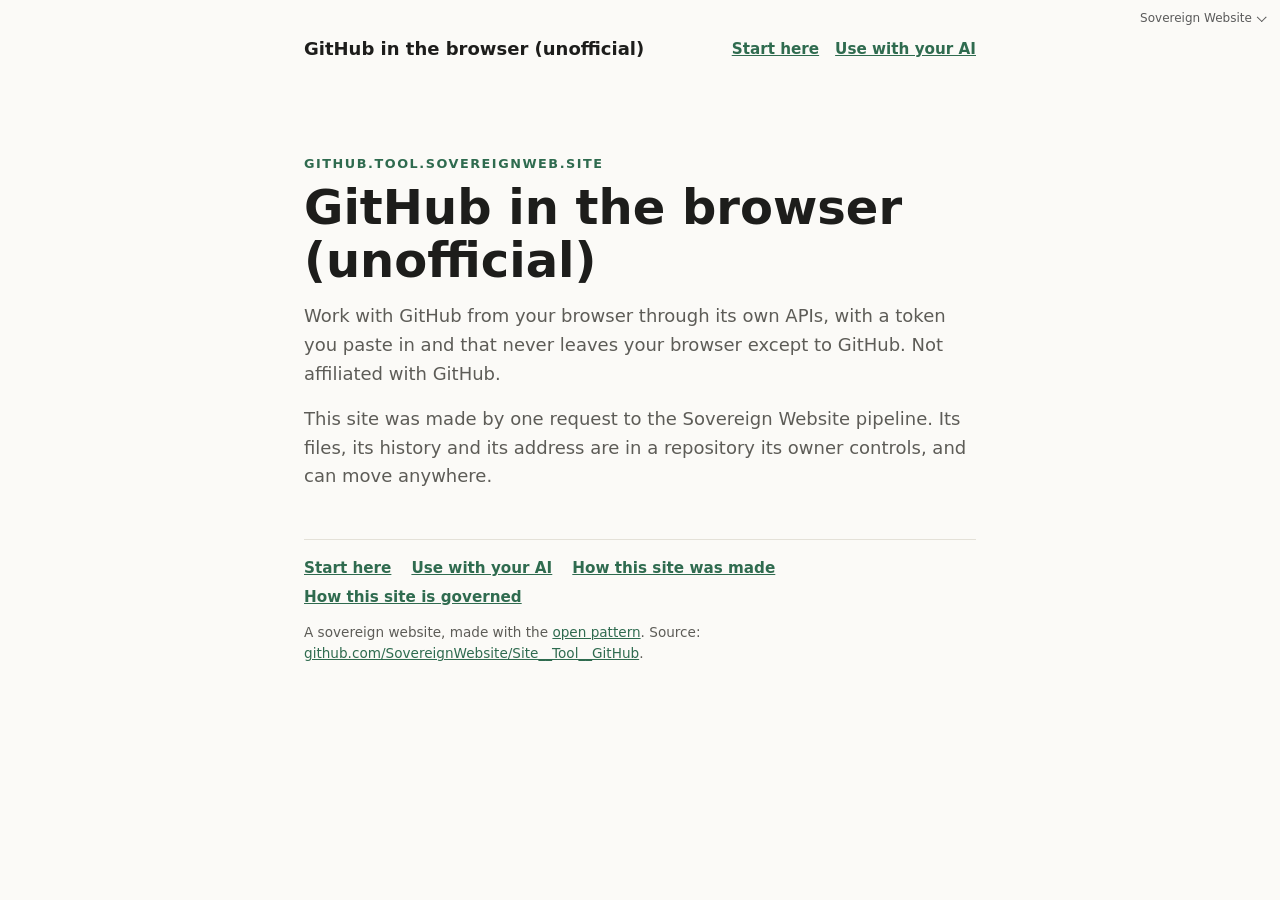
==== site/index.html @ a73c97d1 "Seed 22 files from SovereignWebsite__IaC (org-apply)" ====
<!doctype html>
<html lang="en-GB">
<head>
<meta charset="utf-8">
<meta name="viewport" content="width=device-width, initial-scale=1">
<title>GitHub in the browser (unofficial)</title>
<meta name="description" content="Work with GitHub from your browser through its own APIs, with a token you paste in and that never leaves your browser except to GitHub. Not affiliated with GitHub.">
<meta property="og:type" content="website">
<meta property="og:site_name" content="GitHub in the browser (unofficial)">
<meta property="og:locale" content="en_GB">
<meta property="og:url" content="https://github.tool.sovereignweb.site/">
<meta property="og:title" content="GitHub in the browser (unofficial)">
<meta property="og:description" content="Work with GitHub from your browser through its own APIs, with a token you paste in and that never leaves your browser except to GitHub. Not affiliated with GitHub.">
<meta property="og:image" content="https://github.tool.sovereignweb.site/assets/share/card-1200x630.jpg">
<meta property="og:image:type" content="image/jpeg">
<meta property="og:image:width" content="1200">
<meta property="og:image:height" content="630">
<meta property="og:image:alt" content="GitHub in the browser (unofficial)">
<meta name="twitter:card" content="summary_large_image">
<meta name="twitter:title" content="GitHub in the browser (unofficial)">
<meta name="twitter:description" content="Work with GitHub from your browser through its own APIs, with a token you paste in and that never leaves your browser except to GitHub. Not affiliated with GitHub.">
<meta name="twitter:image" content="https://github.tool.sovereignweb.site/assets/share/card-1200x630.jpg">
<link rel="canonical" href="https://github.tool.sovereignweb.site/">
<style>
:root{--bg:#fbfaf7;--fg:#1d1d1b;--muted:#5d5c57;--accent:#2f6b4f;--line:#e4e1d8}
@media (prefers-color-scheme:dark){:root{--bg:#141513;--fg:#ecebe6;--muted:#a8a69e;--accent:#7fc3a0;--line:#2c2d29}}
*{box-sizing:border-box}body{margin:0;background:var(--bg);color:var(--fg);font:18px/1.6 system-ui,-apple-system,Segoe UI,sans-serif}
main{max-width:44rem;margin:0 auto;padding:10vh 1rem 4rem}
.skip{position:absolute;left:-999px}.skip:focus{left:1rem;top:1rem}
.mark{font-size:.8rem;letter-spacing:.12em;text-transform:uppercase;color:var(--accent);font-weight:600}
h1{font-size:clamp(2rem,6vw,3rem);line-height:1.1;margin:.4rem 0 1rem}
p{color:var(--muted);margin:0 0 1rem}a{color:var(--accent)}
footer{margin-top:3rem;padding-top:1rem;border-top:1px solid var(--line);font-size:.85rem;color:var(--muted)}
/* The Sovereign Website credit on a customer's site: one small, muted control at the far top right that opens a
   pop-up menu of the family links. Not a strip and not a menu bar: the site is about its owner (Dinis, 20 November
   2026: "It needs to fundamentally be about the site and who is it about ... top right pop-up menu").
   CSS only (details/summary), so no script and no CSP issue. It sits in the page's corner, above the owner's header;
   a site whose own header uses that corner moves it with --family-top / --family-right.
   To remove it, the owner sets one attribute: <html data-family-credit="off">. */
.family-credit{--fam-fg:var(--family-fg,#5a5a5a);--fam-strong:var(--family-fg-strong,#111);--fam-bg:var(--family-bg,#fff);
  position:absolute;top:var(--family-top,.4rem);right:var(--family-right,.75rem);z-index:50;font-size:.75rem;line-height:1.4}
@media (prefers-color-scheme:dark){.family-credit{--fam-fg:var(--family-fg,#b5b5b5);--fam-strong:var(--family-fg-strong,#fff);--fam-bg:var(--family-bg,#1c1c1c)}}
.family-credit summary{display:inline-flex;align-items:center;gap:.3rem;cursor:pointer;color:var(--fam-fg);list-style:none;min-height:24px;padding:.15rem .3rem;border-radius:4px}
.family-credit summary::-webkit-details-marker{display:none}
.family-credit summary::after{content:"";width:.35rem;height:.35rem;border:solid currentColor;border-width:0 1px 1px 0;transform:rotate(45deg) translateY(-2px)}
.family-credit summary:hover,.family-credit summary:focus-visible,.family-credit[open] summary{color:var(--fam-strong)}
.family-credit ul{position:absolute;right:0;top:100%;margin:.25rem 0 0;padding:.35rem 0;list-style:none;min-width:11rem;
  background:var(--fam-bg);border:1px solid rgba(127,127,127,.3);border-radius:6px;box-shadow:0 4px 16px rgba(0,0,0,.12)}
.family-credit a{display:block;padding:.3rem .8rem;min-height:24px;color:var(--fam-fg);text-decoration:none}
.family-credit a:hover,.family-credit a:focus-visible{color:var(--fam-strong);background:rgba(127,127,127,.1)}
.family-credit .family-gap{border-bottom:1px solid rgba(127,127,127,.25);padding-bottom:.3rem;margin-bottom:.3rem}
[data-family-credit="off"] .family-credit{display:none}
@media print{.family-credit{display:none}}
.top{display:flex;flex-wrap:wrap;align-items:center;gap:.5rem 1.5rem;max-width:44rem;margin:0 auto;padding:2.2rem 1rem 0}
.top .name{font-weight:600;color:var(--fg);text-decoration:none}
.own{display:flex;gap:1rem;margin-left:auto;font-size:.95rem}
.own a,.site-links a{color:var(--accent);font-weight:600}
.site-links{display:flex;flex-wrap:wrap;gap:.25rem 1.25rem;margin-bottom:.8rem;font-size:.95rem}
@media (max-width:40rem){.own{margin:0;width:100%}}
h2{font-size:1.25rem;margin:2rem 0 .5rem}ol,ul.plain{color:var(--muted);padding-left:1.2rem}li{margin:.35rem 0}
pre{background:rgba(127,127,127,.1);padding:.8rem 1rem;border-radius:6px;white-space:pre-wrap;font-size:.9rem;color:var(--fg)}
code{font-size:.9em}main a,main code{overflow-wrap:anywhere}
@media (max-width:599px){footer,.family-credit,.family,.site-links{font-size:15px}}
</style>
</head>
<body>
<a class="skip" href="#main">Skip to content</a>
<details class="family-credit">
  <summary>Sovereign Website</summary>
  <ul>
    <li><a href="/start/">Start here</a></li>
    <li><a href="/agents/">Use with your AI</a></li>
    <li class="family-gap"><a href="/admin/">How this site was made</a></li>
    <li><a href="https://sovereignwebsite.ai/">Sovereign Website</a></li>
    <li><a href="https://sovereignwebsite.org/">Principles</a></li>
    <li><a href="https://sovereignwebsite.site/">Hosted</a></li>
    <li><a href="https://hub.sovereignweb.site/">Hub</a></li>
    <li><a href="https://agents.sovereignweb.site/">Agents</a></li>
    <li><a href="https://vault.sovereignwebsite.site/">Vault</a></li>
    <li><a href="https://agenticcells.ai/">AgentiCCells</a></li>
    <li><a href="https://riskmandate.ai/">RiskMandate</a></li>
    <li><a href="https://newsroom.sgit.ai/">Newsroom</a></li>
  </ul>
</details>
<header class="top">
  <a class="name" href="/">GitHub in the browser (unofficial)</a>
  <nav class="own" aria-label="This site">
    <a href="/start/">Start here</a>
    <a href="/agents/">Use with your AI</a>
  </nav>
</header>
<main id="main">
<div class="mark">github.tool.sovereignweb.site</div>
<h1>GitHub in the browser (unofficial)</h1>
<p>Work with GitHub from your browser through its own APIs, with a token you paste in and that never leaves your browser except to GitHub. Not affiliated with GitHub.</p>
<p>This site was made by one request to the Sovereign Website pipeline. Its files, its history and its address are in a repository its owner controls, and can move anywhere.</p>
<footer>
<nav class="site-links" aria-label="About this site">
  <a href="/start/">Start here</a>
  <a href="/agents/">Use with your AI</a>
  <a href="/admin/">How this site was made</a>
  <a href="/policy/">How this site is governed</a>
</nav>
A sovereign website, made with the <a href="https://sovereignwebsite.org/">open pattern</a>. Source: <a href="https://github.com/SovereignWebsite/Site__Tool__GitHub">github.com/SovereignWebsite/Site__Tool__GitHub</a>.</footer>
</main>
</body>
</html>
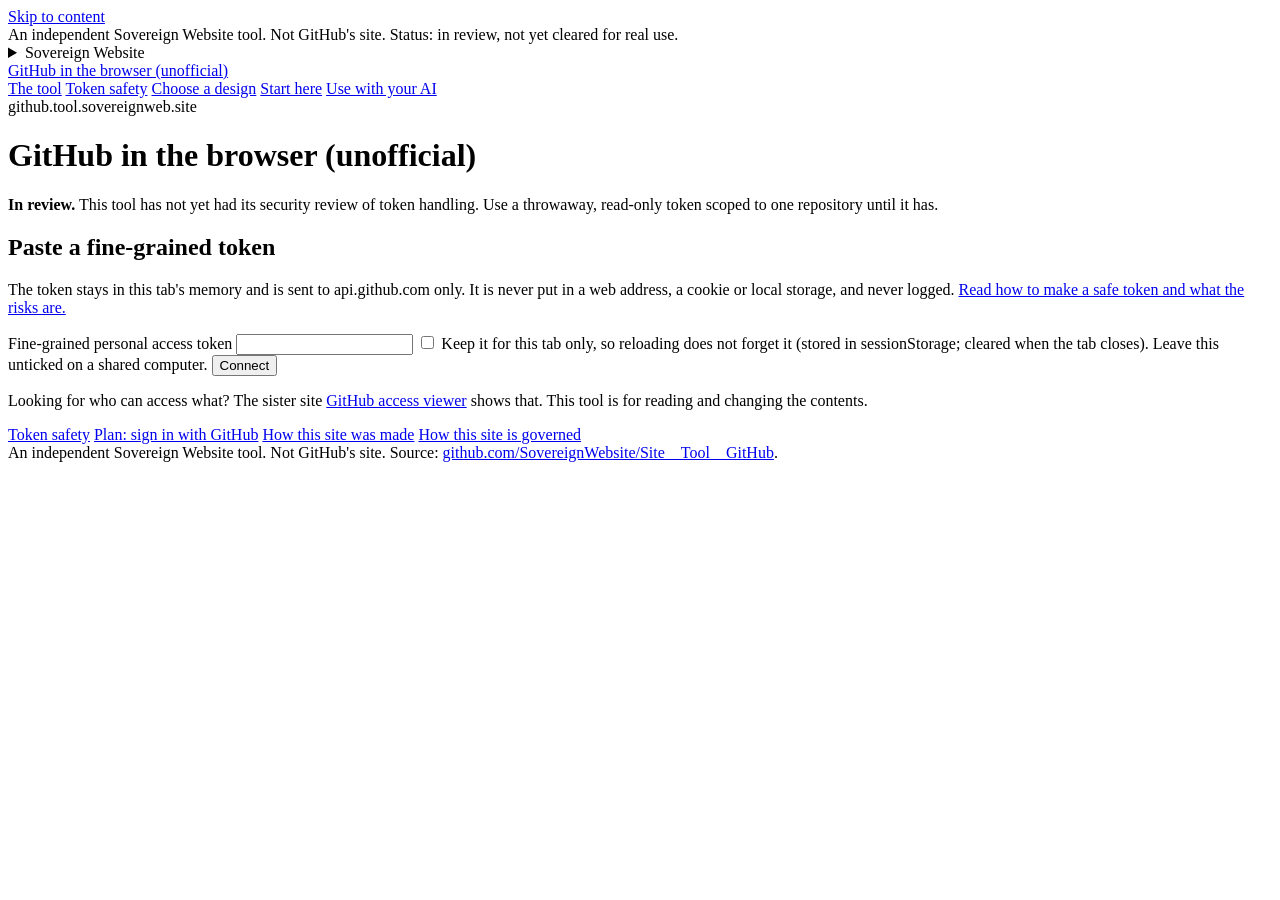
==== commit 8e39a9a3: "Phase 1 of the GitHub tool: token panel, repos, files, branches, issues, PRs, comment and edit CSP d" ====
--- a/site/index.html
+++ b/site/index.html
@@ -3,14 +3,16 @@
 <head>
 <meta charset="utf-8">
 <meta name="viewport" content="width=device-width, initial-scale=1">
+<meta http-equiv="Content-Security-Policy" content="default-src 'self'; connect-src 'self' https://api.github.com; img-src 'self'; style-src 'self'; script-src 'self'; base-uri 'none'; form-action 'none'; object-src 'none'">
+<meta name="referrer" content="no-referrer">
 <title>GitHub in the browser (unofficial)</title>
-<meta name="description" content="Work with GitHub from your browser through its own APIs, with a token you paste in and that never leaves your browser except to GitHub. Not affiliated with GitHub.">
+<meta name="description" content="Read and write GitHub from your browser with a token you paste in. The token goes to api.github.com and nowhere else. Not affiliated with GitHub.">
 <meta property="og:type" content="website">
 <meta property="og:site_name" content="GitHub in the browser (unofficial)">
 <meta property="og:locale" content="en_GB">
 <meta property="og:url" content="https://github.tool.sovereignweb.site/">
 <meta property="og:title" content="GitHub in the browser (unofficial)">
-<meta property="og:description" content="Work with GitHub from your browser through its own APIs, with a token you paste in and that never leaves your browser except to GitHub. Not affiliated with GitHub.">
+<meta property="og:description" content="Read and write GitHub from your browser with a token you paste in. The token goes to api.github.com and nowhere else. Not affiliated with GitHub.">
 <meta property="og:image" content="https://github.tool.sovereignweb.site/assets/share/card-1200x630.jpg">
 <meta property="og:image:type" content="image/jpeg">
 <meta property="og:image:width" content="1200">
@@ -18,53 +20,14 @@
 <meta property="og:image:alt" content="GitHub in the browser (unofficial)">
 <meta name="twitter:card" content="summary_large_image">
 <meta name="twitter:title" content="GitHub in the browser (unofficial)">
-<meta name="twitter:description" content="Work with GitHub from your browser through its own APIs, with a token you paste in and that never leaves your browser except to GitHub. Not affiliated with GitHub.">
+<meta name="twitter:description" content="Read and write GitHub from your browser with a token you paste in. The token goes to api.github.com and nowhere else. Not affiliated with GitHub.">
 <meta name="twitter:image" content="https://github.tool.sovereignweb.site/assets/share/card-1200x630.jpg">
 <link rel="canonical" href="https://github.tool.sovereignweb.site/">
-<style>
-:root{--bg:#fbfaf7;--fg:#1d1d1b;--muted:#5d5c57;--accent:#2f6b4f;--line:#e4e1d8}
-@media (prefers-color-scheme:dark){:root{--bg:#141513;--fg:#ecebe6;--muted:#a8a69e;--accent:#7fc3a0;--line:#2c2d29}}
-*{box-sizing:border-box}body{margin:0;background:var(--bg);color:var(--fg);font:18px/1.6 system-ui,-apple-system,Segoe UI,sans-serif}
-main{max-width:44rem;margin:0 auto;padding:10vh 1rem 4rem}
-.skip{position:absolute;left:-999px}.skip:focus{left:1rem;top:1rem}
-.mark{font-size:.8rem;letter-spacing:.12em;text-transform:uppercase;color:var(--accent);font-weight:600}
-h1{font-size:clamp(2rem,6vw,3rem);line-height:1.1;margin:.4rem 0 1rem}
-p{color:var(--muted);margin:0 0 1rem}a{color:var(--accent)}
-footer{margin-top:3rem;padding-top:1rem;border-top:1px solid var(--line);font-size:.85rem;color:var(--muted)}
-/* The Sovereign Website credit on a customer's site: one small, muted control at the far top right that opens a
-   pop-up menu of the family links. Not a strip and not a menu bar: the site is about its owner (Dinis, 20 November
-   2026: "It needs to fundamentally be about the site and who is it about ... top right pop-up menu").
-   CSS only (details/summary), so no script and no CSP issue. It sits in the page's corner, above the owner's header;
-   a site whose own header uses that corner moves it with --family-top / --family-right.
-   To remove it, the owner sets one attribute: <html data-family-credit="off">. */
-.family-credit{--fam-fg:var(--family-fg,#5a5a5a);--fam-strong:var(--family-fg-strong,#111);--fam-bg:var(--family-bg,#fff);
-  position:absolute;top:var(--family-top,.4rem);right:var(--family-right,.75rem);z-index:50;font-size:.75rem;line-height:1.4}
-@media (prefers-color-scheme:dark){.family-credit{--fam-fg:var(--family-fg,#b5b5b5);--fam-strong:var(--family-fg-strong,#fff);--fam-bg:var(--family-bg,#1c1c1c)}}
-.family-credit summary{display:inline-flex;align-items:center;gap:.3rem;cursor:pointer;color:var(--fam-fg);list-style:none;min-height:24px;padding:.15rem .3rem;border-radius:4px}
-.family-credit summary::-webkit-details-marker{display:none}
-.family-credit summary::after{content:"";width:.35rem;height:.35rem;border:solid currentColor;border-width:0 1px 1px 0;transform:rotate(45deg) translateY(-2px)}
-.family-credit summary:hover,.family-credit summary:focus-visible,.family-credit[open] summary{color:var(--fam-strong)}
-.family-credit ul{position:absolute;right:0;top:100%;margin:.25rem 0 0;padding:.35rem 0;list-style:none;min-width:11rem;
-  background:var(--fam-bg);border:1px solid rgba(127,127,127,.3);border-radius:6px;box-shadow:0 4px 16px rgba(0,0,0,.12)}
-.family-credit a{display:block;padding:.3rem .8rem;min-height:24px;color:var(--fam-fg);text-decoration:none}
-.family-credit a:hover,.family-credit a:focus-visible{color:var(--fam-strong);background:rgba(127,127,127,.1)}
-.family-credit .family-gap{border-bottom:1px solid rgba(127,127,127,.25);padding-bottom:.3rem;margin-bottom:.3rem}
-[data-family-credit="off"] .family-credit{display:none}
-@media print{.family-credit{display:none}}
-.top{display:flex;flex-wrap:wrap;align-items:center;gap:.5rem 1.5rem;max-width:44rem;margin:0 auto;padding:2.2rem 1rem 0}
-.top .name{font-weight:600;color:var(--fg);text-decoration:none}
-.own{display:flex;gap:1rem;margin-left:auto;font-size:.95rem}
-.own a,.site-links a{color:var(--accent);font-weight:600}
-.site-links{display:flex;flex-wrap:wrap;gap:.25rem 1.25rem;margin-bottom:.8rem;font-size:.95rem}
-@media (max-width:40rem){.own{margin:0;width:100%}}
-h2{font-size:1.25rem;margin:2rem 0 .5rem}ol,ul.plain{color:var(--muted);padding-left:1.2rem}li{margin:.35rem 0}
-pre{background:rgba(127,127,127,.1);padding:.8rem 1rem;border-radius:6px;white-space:pre-wrap;font-size:.9rem;color:var(--fg)}
-code{font-size:.9em}main a,main code{overflow-wrap:anywhere}
-@media (max-width:599px){footer,.family-credit,.family,.site-links{font-size:15px}}
-</style>
+<link rel="stylesheet" href="/assets/app.css">
 </head>
 <body>
 <a class="skip" href="#main">Skip to content</a>
+<aside class="notice" aria-label="Notice">An independent Sovereign Website tool. Not GitHub's site. Status: in review, not yet cleared for real use.</aside>
 <details class="family-credit">
   <summary>Sovereign Website</summary>
   <ul>
@@ -85,6 +48,9 @@
 <header class="top">
   <a class="name" href="/">GitHub in the browser (unofficial)</a>
   <nav class="own" aria-label="This site">
+    <a href="/">The tool</a>
+    <a href="/security/">Token safety</a>
+    <a href="/designs/">Choose a design</a>
     <a href="/start/">Start here</a>
     <a href="/agents/">Use with your AI</a>
   </nav>
@@ -92,16 +58,32 @@
 <main id="main">
 <div class="mark">github.tool.sovereignweb.site</div>
 <h1>GitHub in the browser (unofficial)</h1>
-<p>Work with GitHub from your browser through its own APIs, with a token you paste in and that never leaves your browser except to GitHub. Not affiliated with GitHub.</p>
-<p>This site was made by one request to the Sovereign Website pipeline. Its files, its history and its address are in a repository its owner controls, and can move anywhere.</p>
+<div class="banner"><strong>In review.</strong> This tool has not yet had its security review of token handling. Use a throwaway, read-only token scoped to one repository until it has.</div>
+<form id="connect" class="panel" autocomplete="off">
+<h2>Paste a fine-grained token</h2>
+<p>The token stays in this tab's memory and is sent to api.github.com only. It is never put in a web address, a cookie or local storage, and never logged. <a href="/security/">Read how to make a safe token and what the risks are.</a></p>
+<label for="token">Fine-grained personal access token</label>
+<input id="token" type="password" autocomplete="off" autocapitalize="off" spellcheck="false">
+<label class="check" for="keep"><input id="keep" type="checkbox"> Keep it for this tab only, so reloading does not forget it (stored in sessionStorage; cleared when the tab closes). Leave this unticked on a shared computer.</label>
+<button type="submit">Connect</button>
+</form>
+<section id="connected" class="panel" hidden>
+<div class="row"><h2>Connected</h2><button id="forget" type="button" class="alt">Forget the token</button></div>
+<div id="identity"></div>
+</section>
+<p id="status" class="status" role="status" aria-live="polite"></p>
+<div id="view"></div>
+<p>Looking for who can access what? The sister site <a href="https://github.platform.sovereignweb.site/">GitHub access viewer</a> shows that. This tool is for reading and changing the contents.</p>
 <footer>
 <nav class="site-links" aria-label="About this site">
-  <a href="/start/">Start here</a>
-  <a href="/agents/">Use with your AI</a>
+  <a href="/security/">Token safety</a>
+  <a href="/plan/signin/">Plan: sign in with GitHub</a>
   <a href="/admin/">How this site was made</a>
   <a href="/policy/">How this site is governed</a>
 </nav>
-A sovereign website, made with the <a href="https://sovereignwebsite.org/">open pattern</a>. Source: <a href="https://github.com/SovereignWebsite/Site__Tool__GitHub">github.com/SovereignWebsite/Site__Tool__GitHub</a>.</footer>
+An independent Sovereign Website tool. Not GitHub's site. Source: <a href="https://github.com/SovereignWebsite/Site__Tool__GitHub">github.com/SovereignWebsite/Site__Tool__GitHub</a>.
+</footer>
 </main>
+<script type="module" src="/assets/js/app.js"></script>
 </body>
 </html>
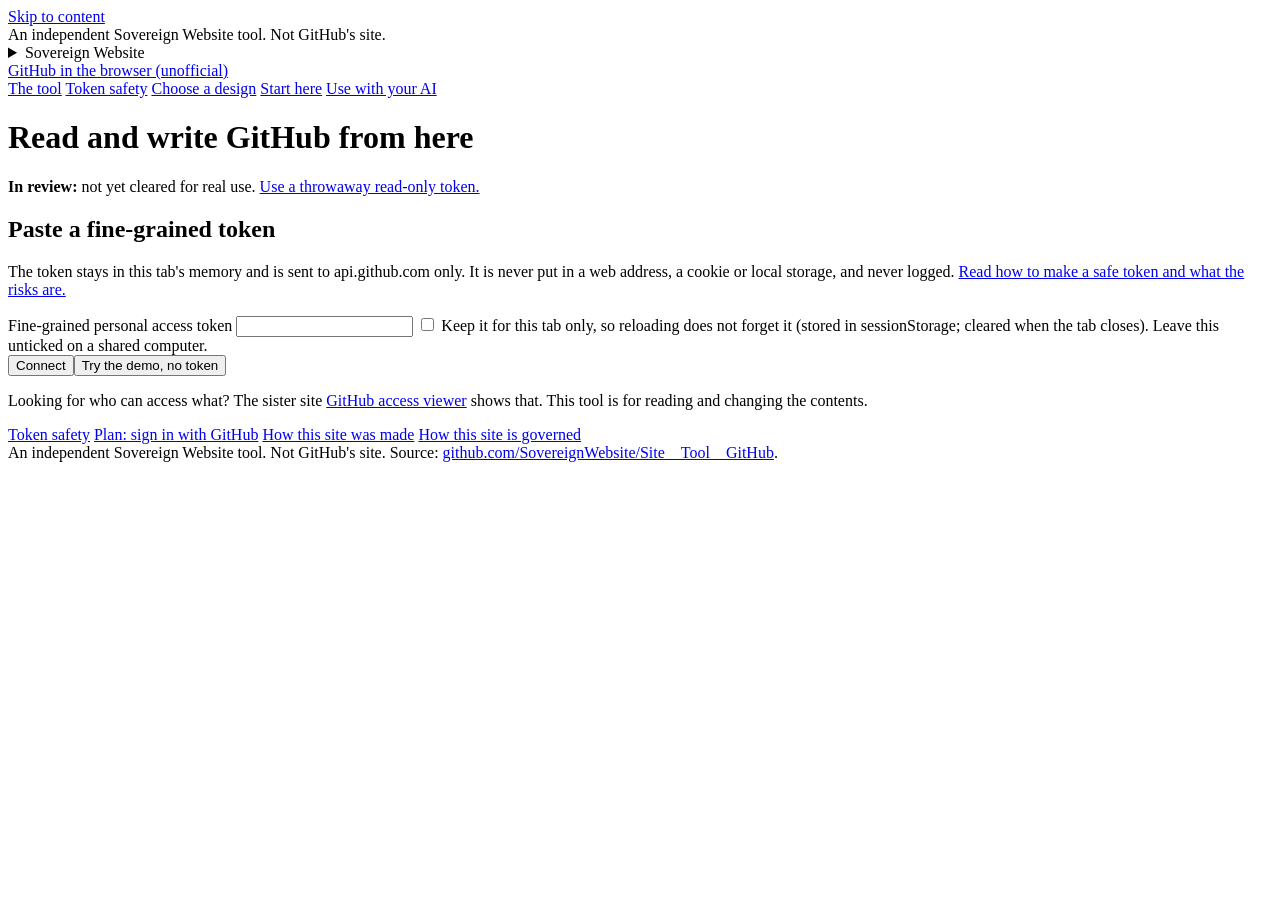
==== commit f0c72fd4: "Design round 2: demo view, Two-pane direction, High contrast as a setting, phone fixes Demo on synth" ====
--- a/site/index.html
+++ b/site/index.html
@@ -27,7 +27,7 @@
 </head>
 <body>
 <a class="skip" href="#main">Skip to content</a>
-<aside class="notice" aria-label="Notice">An independent Sovereign Website tool. Not GitHub's site. Status: in review, not yet cleared for real use.</aside>
+<aside class="notice" aria-label="Notice">An independent Sovereign Website tool. Not GitHub's site.</aside>
 <details class="family-credit">
   <summary>Sovereign Website</summary>
   <ul>
@@ -56,16 +56,15 @@
   </nav>
 </header>
 <main id="main">
-<div class="mark">github.tool.sovereignweb.site</div>
-<h1>GitHub in the browser (unofficial)</h1>
-<div class="banner"><strong>In review.</strong> This tool has not yet had its security review of token handling. Use a throwaway, read-only token scoped to one repository until it has.</div>
+<h1>Read and write GitHub from here</h1>
+<p class="line"><strong>In review:</strong> not yet cleared for real use. <a href="/security/">Use a throwaway read-only token.</a></p>
 <form id="connect" class="panel" autocomplete="off">
 <h2>Paste a fine-grained token</h2>
 <p>The token stays in this tab's memory and is sent to api.github.com only. It is never put in a web address, a cookie or local storage, and never logged. <a href="/security/">Read how to make a safe token and what the risks are.</a></p>
 <label for="token">Fine-grained personal access token</label>
 <input id="token" type="password" autocomplete="off" autocapitalize="off" spellcheck="false">
 <label class="check" for="keep"><input id="keep" type="checkbox"> Keep it for this tab only, so reloading does not forget it (stored in sessionStorage; cleared when the tab closes). Leave this unticked on a shared computer.</label>
-<button type="submit">Connect</button>
+<div class="row"><button type="submit">Connect</button><button id="demo" type="button" class="alt">Try the demo, no token</button></div>
 </form>
 <section id="connected" class="panel" hidden>
 <div class="row"><h2>Connected</h2><button id="forget" type="button" class="alt">Forget the token</button></div>
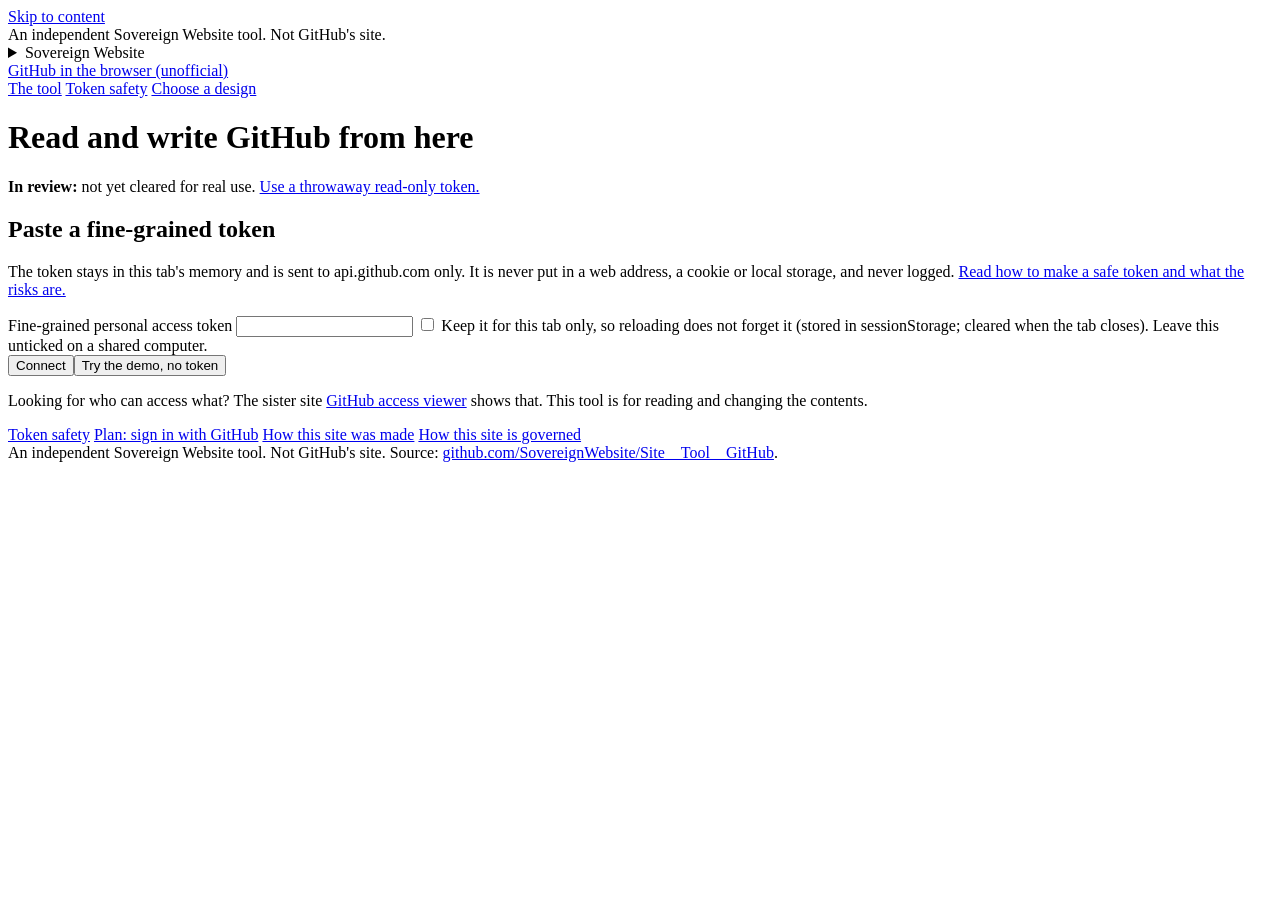
==== commit a504e4dc: "Design round 3: real structure per direction, slim connected bar, full-height Two-pane Ledger and Tw" ====
--- a/site/index.html
+++ b/site/index.html
@@ -51,13 +51,13 @@
     <a href="/">The tool</a>
     <a href="/security/">Token safety</a>
     <a href="/designs/">Choose a design</a>
-    <a href="/start/">Start here</a>
-    <a href="/agents/">Use with your AI</a>
   </nav>
 </header>
 <main id="main">
+<div id="hero">
 <h1>Read and write GitHub from here</h1>
 <p class="line"><strong>In review:</strong> not yet cleared for real use. <a href="/security/">Use a throwaway read-only token.</a></p>
+</div>
 <form id="connect" class="panel" autocomplete="off">
 <h2>Paste a fine-grained token</h2>
 <p>The token stays in this tab's memory and is sent to api.github.com only. It is never put in a web address, a cookie or local storage, and never logged. <a href="/security/">Read how to make a safe token and what the risks are.</a></p>
@@ -66,9 +66,11 @@
 <label class="check" for="keep"><input id="keep" type="checkbox"> Keep it for this tab only, so reloading does not forget it (stored in sessionStorage; cleared when the tab closes). Leave this unticked on a shared computer.</label>
 <div class="row"><button type="submit">Connect</button><button id="demo" type="button" class="alt">Try the demo, no token</button></div>
 </form>
-<section id="connected" class="panel" hidden>
-<div class="row"><h2>Connected</h2><button id="forget" type="button" class="alt">Forget the token</button></div>
-<div id="identity"></div>
+<section id="connected" class="bar" hidden>
+<strong id="who"></strong>
+<a class="tag" href="/security/">In review</a>
+<details id="details"><summary>Token details</summary><div id="identity"></div></details>
+<button id="forget" type="button" class="alt small">Forget the token</button>
 </section>
 <p id="status" class="status" role="status" aria-live="polite"></p>
 <div id="view"></div>
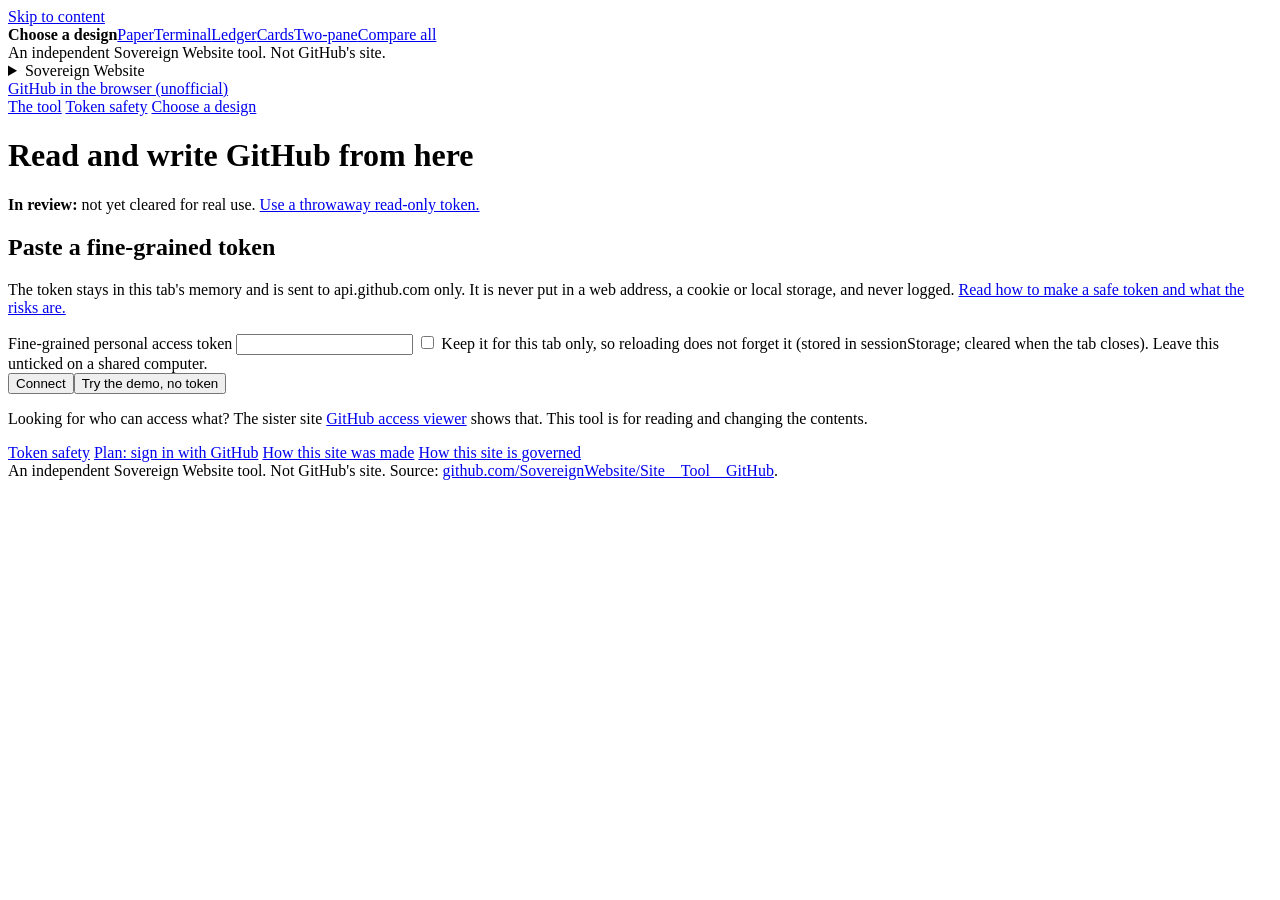
==== commit 91465dda: "Choose a design picker at the top of every page, with a preview of each design Dinis's standing rule" ====
--- a/site/index.html
+++ b/site/index.html
@@ -24,9 +24,11 @@
 <meta name="twitter:image" content="https://github.tool.sovereignweb.site/assets/share/card-1200x630.jpg">
 <link rel="canonical" href="https://github.tool.sovereignweb.site/">
 <link rel="stylesheet" href="/assets/app.css">
+<link rel="stylesheet" href="/assets/picker.css">
 </head>
 <body>
 <a class="skip" href="#main">Skip to content</a>
+<nav class="picker" aria-label="Choose a design"><strong>Choose a design</strong><a class="pk" href="?design=paper"><span class="pv pv-paper" aria-hidden="true"><i></i><i></i><i></i><i></i></span><span class="pl">Paper</span></a><a class="pk" href="?design=terminal"><span class="pv pv-terminal" aria-hidden="true"><i></i><i></i><i></i><i></i></span><span class="pl">Terminal</span></a><a class="pk" href="?design=ledger"><span class="pv pv-ledger" aria-hidden="true"><i></i><i></i><i></i><i></i><i></i><i></i></span><span class="pl">Ledger</span></a><a class="pk" href="?design=cards"><span class="pv pv-cards" aria-hidden="true"><i></i><i></i><i></i><i></i></span><span class="pl">Cards</span></a><a class="pk" href="?design=twopane"><span class="pv pv-twopane" aria-hidden="true"><i></i><i class="big"></i><i></i><i></i></span><span class="pl">Two-pane</span></a><a class="pk" href="/designs/"><span class="pl">Compare all</span></a></nav>
 <aside class="notice" aria-label="Notice">An independent Sovereign Website tool. Not GitHub's site.</aside>
 <details class="family-credit">
   <summary>Sovereign Website</summary>
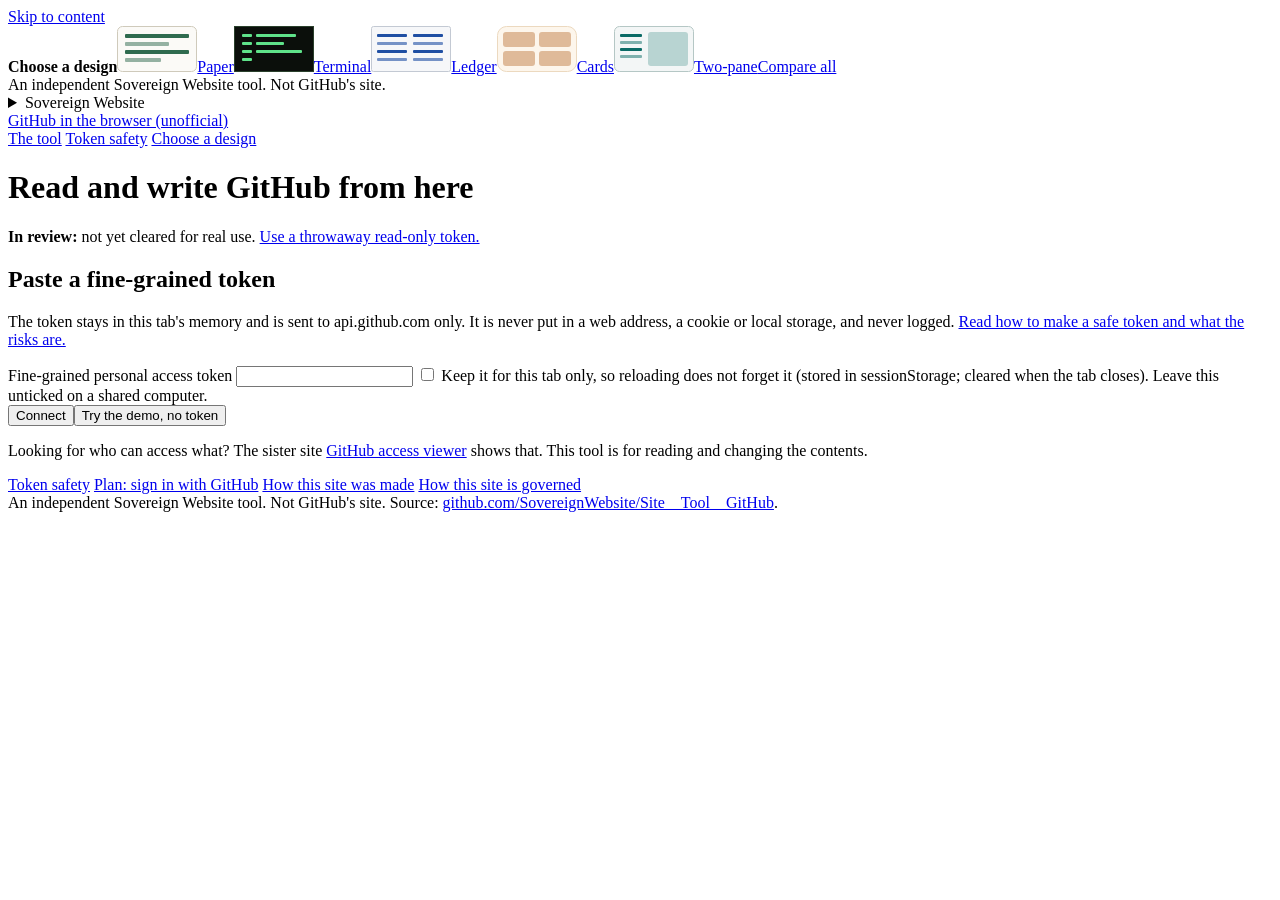
==== commit 8a9f8029: "Cache-bust assets with a content hash and draw picker previews as sized SVG Every local stylesheet a" ====
--- a/site/index.html
+++ b/site/index.html
@@ -23,12 +23,12 @@
 <meta name="twitter:description" content="Read and write GitHub from your browser with a token you paste in. The token goes to api.github.com and nowhere else. Not affiliated with GitHub.">
 <meta name="twitter:image" content="https://github.tool.sovereignweb.site/assets/share/card-1200x630.jpg">
 <link rel="canonical" href="https://github.tool.sovereignweb.site/">
-<link rel="stylesheet" href="/assets/app.css">
-<link rel="stylesheet" href="/assets/picker.css">
+<link rel="stylesheet" href="/assets/app.css?v=000d8f5c">
+<link rel="stylesheet" href="/assets/picker.css?v=8da2bdef">
 </head>
 <body>
 <a class="skip" href="#main">Skip to content</a>
-<nav class="picker" aria-label="Choose a design"><strong>Choose a design</strong><a class="pk" href="?design=paper"><span class="pv pv-paper" aria-hidden="true"><i></i><i></i><i></i><i></i></span><span class="pl">Paper</span></a><a class="pk" href="?design=terminal"><span class="pv pv-terminal" aria-hidden="true"><i></i><i></i><i></i><i></i></span><span class="pl">Terminal</span></a><a class="pk" href="?design=ledger"><span class="pv pv-ledger" aria-hidden="true"><i></i><i></i><i></i><i></i><i></i><i></i></span><span class="pl">Ledger</span></a><a class="pk" href="?design=cards"><span class="pv pv-cards" aria-hidden="true"><i></i><i></i><i></i><i></i></span><span class="pl">Cards</span></a><a class="pk" href="?design=twopane"><span class="pv pv-twopane" aria-hidden="true"><i></i><i class="big"></i><i></i><i></i></span><span class="pl">Two-pane</span></a><a class="pk" href="/designs/"><span class="pl">Compare all</span></a></nav>
+<nav class="picker" aria-label="Choose a design"><strong>Choose a design</strong><a class="pk" href="?design=paper"><svg class="pv pv-paper" width="80" height="46" viewBox="0 0 80 46" aria-hidden="true" focusable="false"><rect class="bg" x=".5" y=".5" width="79" height="45" rx="5" fill="#fbfaf7" stroke="#cfcabb"/><rect class="ac" x="8" y="8" width="64" height="4" rx="1" fill="#2f6b4f"/><rect class="ac" x="8" y="16" width="44" height="4" rx="1" fill="#2f6b4f" opacity=".5"/><rect class="ac" x="8" y="24" width="64" height="4" rx="1" fill="#2f6b4f"/><rect class="ac" x="8" y="32" width="36" height="4" rx="1" fill="#2f6b4f" opacity=".5"/></svg><span class="pl">Paper</span></a><a class="pk" href="?design=terminal"><svg class="pv pv-terminal" width="80" height="46" viewBox="0 0 80 46" aria-hidden="true" focusable="false"><rect class="bg" x=".5" y=".5" width="79" height="45" rx="0" fill="#0b0f0b" stroke="#2a402c"/><rect class="ac" x="8" y="8" width="10" height="3" rx="1" fill="#5fe38a"/><rect class="ac" x="22" y="8" width="40" height="3" rx="1" fill="#5fe38a"/><rect class="ac" x="8" y="16" width="10" height="3" rx="1" fill="#5fe38a"/><rect class="ac" x="22" y="16" width="28" height="3" rx="1" fill="#5fe38a"/><rect class="ac" x="8" y="24" width="10" height="3" rx="1" fill="#5fe38a"/><rect class="ac" x="22" y="24" width="46" height="3" rx="1" fill="#5fe38a"/><rect class="ac" x="8" y="32" width="10" height="3" rx="1" fill="#5fe38a"/></svg><span class="pl">Terminal</span></a><a class="pk" href="?design=ledger"><svg class="pv pv-ledger" width="80" height="46" viewBox="0 0 80 46" aria-hidden="true" focusable="false"><rect class="bg" x=".5" y=".5" width="79" height="45" rx="2" fill="#f6f7f9" stroke="#c3c9d3"/><rect class="ac" x="6" y="8" width="30" height="3" rx="1" fill="#1f4fa3"/><rect class="ac" x="42" y="8" width="30" height="3" rx="1" fill="#1f4fa3"/><rect class="ac" x="6" y="16" width="30" height="3" rx="1" fill="#1f4fa3" opacity=".6"/><rect class="ac" x="42" y="16" width="30" height="3" rx="1" fill="#1f4fa3" opacity=".6"/><rect class="ac" x="6" y="24" width="30" height="3" rx="1" fill="#1f4fa3"/><rect class="ac" x="42" y="24" width="30" height="3" rx="1" fill="#1f4fa3"/><rect class="ac" x="6" y="32" width="30" height="3" rx="1" fill="#1f4fa3" opacity=".6"/><rect class="ac" x="42" y="32" width="30" height="3" rx="1" fill="#1f4fa3" opacity=".6"/></svg><span class="pl">Ledger</span></a><a class="pk" href="?design=cards"><svg class="pv pv-cards" width="80" height="46" viewBox="0 0 80 46" aria-hidden="true" focusable="false"><rect class="bg" x=".5" y=".5" width="79" height="45" rx="9" fill="#fdf6ec" stroke="#ecd9bf"/><rect class="ac" x="6" y="6" width="32" height="15" rx="3" fill="#a64b00" opacity=".35"/><rect class="ac" x="42" y="6" width="32" height="15" rx="3" fill="#a64b00" opacity=".35"/><rect class="ac" x="6" y="25" width="32" height="15" rx="3" fill="#a64b00" opacity=".35"/><rect class="ac" x="42" y="25" width="32" height="15" rx="3" fill="#a64b00" opacity=".35"/></svg><span class="pl">Cards</span></a><a class="pk" href="?design=twopane"><svg class="pv pv-twopane" width="80" height="46" viewBox="0 0 80 46" aria-hidden="true" focusable="false"><rect class="bg" x=".5" y=".5" width="79" height="45" rx="5" fill="#f3f6f6" stroke="#b5c7c5"/><rect class="ac" x="6" y="8" width="22" height="3" rx="1" fill="#0b6b66"/><rect class="ac" x="6" y="15" width="22" height="3" rx="1" fill="#0b6b66" opacity=".5"/><rect class="ac" x="6" y="22" width="22" height="3" rx="1" fill="#0b6b66"/><rect class="ac" x="6" y="29" width="22" height="3" rx="1" fill="#0b6b66" opacity=".5"/><rect class="ac" x="34" y="6" width="40" height="34" rx="3" fill="#0b6b66" opacity=".25"/></svg><span class="pl">Two-pane</span></a><a class="pk" href="/designs/"><span class="pl">Compare all</span></a></nav>
 <aside class="notice" aria-label="Notice">An independent Sovereign Website tool. Not GitHub's site.</aside>
 <details class="family-credit">
   <summary>Sovereign Website</summary>
@@ -87,6 +87,6 @@
 An independent Sovereign Website tool. Not GitHub's site. Source: <a href="https://github.com/SovereignWebsite/Site__Tool__GitHub">github.com/SovereignWebsite/Site__Tool__GitHub</a>.
 </footer>
 </main>
-<script type="module" src="/assets/js/app.js"></script>
+<script type="module" src="/assets/js/app.js?v=48dc45e4"></script>
 </body>
 </html>
